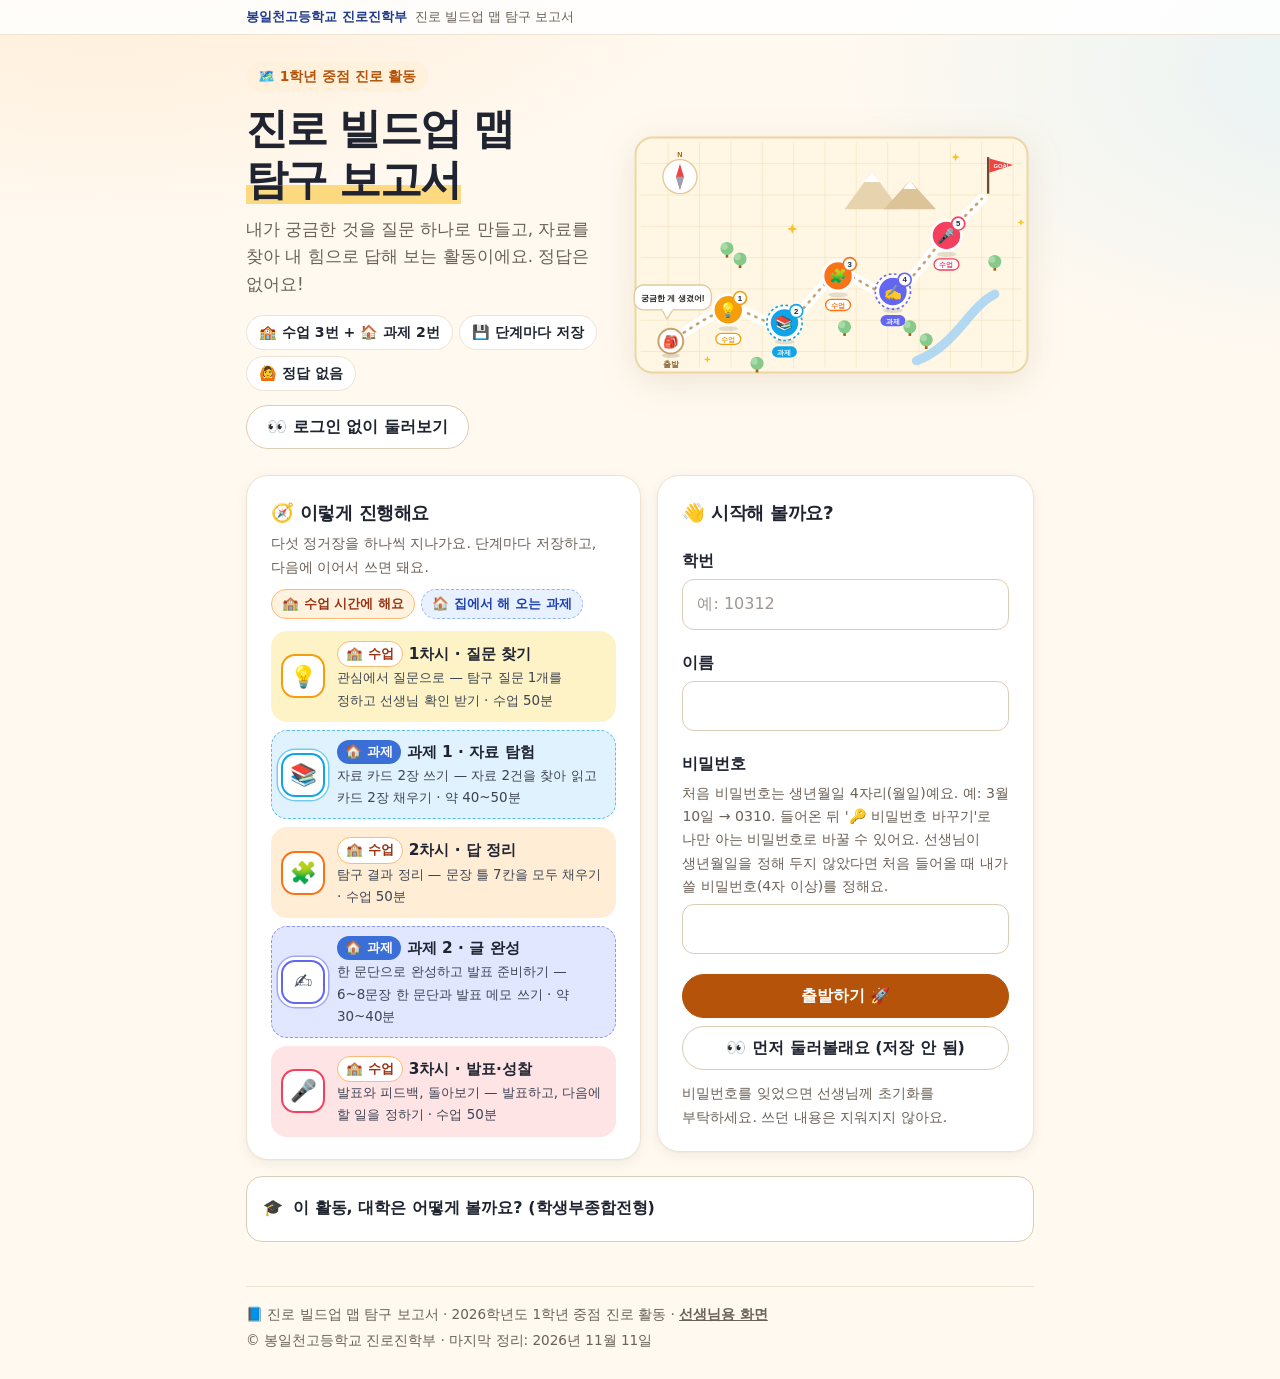
==== index.html @ 25a58669 "새 웹 앱 주소로 연결 Co-Authored-By: Claude Opus 5.5 <noreply@anthropic.com> Claude-Session: https://claude." ====
<!DOCTYPE html>
<html lang="ko">
<head>
<meta charset="utf-8">
<meta http-equiv="Content-Security-Policy" content="default-src 'self'; script-src 'self'; style-src 'self' 'unsafe-inline'; img-src 'self' data:; font-src 'self'; connect-src 'self' https://script.google.com https://script.googleusercontent.com; object-src 'none'; base-uri 'none'; form-action 'none'; frame-src 'none'">
<meta name="referrer" content="strict-origin-when-cross-origin">
<meta name="viewport" content="width=device-width, initial-scale=1, viewport-fit=cover">
<meta name="robots" content="noindex">
<title>진로 빌드업 맵 탐구 보고서</title>
<meta name="description" content="봉일천고 1학년 진로 빌드업 맵 활동: 관심에서 질문을 만들고, 자료를 찾아 답하는 탐구 보고서를 5단계로 쓰고 저장합니다.">
<link rel="icon" href="img/favicon.svg?v=2" type="image/svg+xml">
<link rel="icon" href="img/favicon-32.png?v=2" sizes="32x32" type="image/png">
<link rel="apple-touch-icon" href="img/apple-touch-icon.png?v=2">
<meta name="theme-color" content="#b45309">
<link rel="canonical" href="https://2023swhs3rd-a11y.github.io/report/">
<meta property="og:type" content="website">
<meta property="og:title" content="진로 빌드업 맵 탐구 보고서 · 봉일천고">
<meta property="og:description" content="궁금한 것을 질문 하나로 만들고, 자료를 찾아 내 힘으로 답해 보는 1학년 탐구 활동. 수업 3번과 과제 2번, 단계마다 저장해요.">
<meta property="og:url" content="https://2023swhs3rd-a11y.github.io/report/">
<meta property="og:site_name" content="봉일천고 진로진학부">
<meta property="og:locale" content="ko_KR">
<meta property="og:image" content="https://2023swhs3rd-a11y.github.io/report/og.png?v=1">
<meta property="og:image:width" content="1200">
<meta property="og:image:height" content="630">
<meta property="og:image:alt" content="진로 빌드업 맵 탐구 보고서: 출발점에서 다섯 정거장을 지나 도착 깃발까지 가는 탐구 지도">
<meta name="twitter:card" content="summary_large_image">
<link rel="stylesheet" href="/assets/site.css?v=1">

<link rel="stylesheet" href="css/app.css?v=15">
</head>
<body>
<nav class="bon-bar" aria-label="진로진학부 사이트"><div class="bon-bar-in"><a href="/">봉일천고등학교 진로진학부</a><span aria-current="page">진로 빌드업 맵 탐구 보고서</span></div></nav>
<main id="app" class="wrap"><noscript><p class="panel">이 페이지는 자바스크립트가 켜져 있어야 쓸 수 있어요.</p></noscript></main>
<footer class="wrap bon-footer noprint" id="foot">
  <p>📘 진로 빌드업 맵 탐구 보고서 · 2026학년도 1학년 중점 진로 활동 · <a id="footlink" href="#teacher">선생님용 화면</a></p>
  <p>© 봉일천고등학교 진로진학부 · 마지막 정리: 2026년 11월 11일</p>
</footer>

<script src="js/config.js?v=15"></script>
<script src="js/schema.js?v=15"></script>
<script src="js/samples.js?v=15"></script>
<script src="js/app.js?v=15"></script>
</body>
</html>
---- css/app.css ----
/* 진로진학부 공통 값(/assets/site.css의 --bon-*)을 쓰고, 독서나눔 릴레이(따뜻한 종이 바탕·둥근 카드·이모지),
   뉴스 탐구(색 띠 카드), 추천 자료(분류별 색)를 참고했다. 파일을 바로 열 때를 위해 같은 값을 대신 넣어 둔다. */
:root {
  --paper: #fff9f0; --card: #ffffff; --soft: #f6f0e6; --subtle: #fbf7f0;
  --text: var(--bon-text, #1f2430); --body: #3d4452; --muted: #6b6157;
  --line: #eee3d3; --line-strong: #dccdb6;
  --radius: 22px; --radius-md: 16px; --radius-sm: 12px;
  --shadow: 0 1px 2px rgba(60,40,10,.04), 0 4px 14px rgba(60,40,10,.06);
  /* 이 사이트의 대표색(버튼): 다른 서비스 색과 겹치지 않는 호박색 */
  --acc: #b45309; --acc-ink: #ffffff; --bon-accent: var(--acc);
  --acc-soft: #fff1dc;
  --ok: #15803d; --ok-soft: #e9f7ee;
  --bad: #c2410c; --bad-soft: #fff0e8;
  --font: var(--bon-font, "Pretendard Variable", Pretendard, system-ui, -apple-system, "Apple SD Gothic Neo", "Malgun Gothic", "Noto Sans KR", sans-serif);
  color-scheme: light;
}
/* 단계 색: --c 진한 색(띠·점), --ci 글자 색, --cb 연한 바탕 */
/* 🏫 수업은 따뜻한 색(노랑·주황·빨강)과 실선, 🏠 과제는 차가운 색(하늘·남색)과 점선 */
.c-s1 { --c: #f59e0b; --ci: #92400e; --cb: #fef3c7; }
.c-s2 { --c: #0ea5e9; --ci: #075985; --cb: #e0f2fe; }
.c-s3 { --c: #f97316; --ci: #9a3412; --cb: #ffedd5; }
.c-s4 { --c: #6366f1; --ci: #3730a3; --cb: #e0e7ff; }
.c-s5 { --c: #f43f5e; --ci: #9f1239; --cb: #ffe4e6; }
@media (prefers-color-scheme: dark) {
  :root {
    --paper: #14161b; --card: #1b1e25; --soft: #232731; --subtle: #1f232b;
    --text: #eef0f4; --body: #cdd2db; --muted: #9aa3b2; --line: #2c313b; --line-strong: #3b414d;
    --shadow: none; --acc: #fbbf24; --acc-ink: #1f1500; --acc-soft: #2d2615;
    --ok: #4ade80; --ok-soft: #17291e; --bad: #fb923c; --bad-soft: #2e1f16;
    color-scheme: dark;
  }
  .c-s1 { --c: #fbbf24; --ci: #fcd34d; --cb: #2d2612; }
  .c-s2 { --c: #38bdf8; --ci: #7dd3fc; --cb: #132634; }
  .c-s3 { --c: #fb923c; --ci: #fdba74; --cb: #2f1d12; }
  .c-s4 { --c: #818cf8; --ci: #a5b4fc; --cb: #1c1f3a; }
  .c-s5 { --c: #fb7185; --ci: #fda4af; --cb: #2f161b; }
}
* { box-sizing: border-box; }
html { -webkit-text-size-adjust: 100%; scroll-padding-top: 100px; }
body {
  margin: 0; color: var(--body); font-family: var(--font); font-size: 16px; line-height: 1.65;
  word-break: keep-all; overflow-wrap: anywhere; -webkit-font-smoothing: antialiased;
  background-color: var(--paper);
  background-image:
    radial-gradient(1100px 560px at 8% -12%, rgba(255, 214, 165, .42), transparent 60%),
    radial-gradient(900px 480px at 108% 8%, rgba(186, 230, 253, .35), transparent 60%);
  background-attachment: fixed;
}
@media (prefers-color-scheme: dark) { body { background-image: none; } }
body.has-bar { padding-bottom: 80px; }
button, input, textarea, select { font: inherit; color: inherit; }
a { color: var(--acc); }
h1, h2, h3, h4 { color: var(--text); }
.wrap { max-width: 820px; margin: 0 auto; padding: 0 16px; }
.wrap.wide { max-width: 1160px; }
body:not(.is-wide) .bon-bar { --bon-max: 820px; }
:focus-visible { outline: 3px solid color-mix(in srgb, var(--acc) 55%, transparent); outline-offset: 2px; }

/* 경로 줄·바닥글(공통 파일이 없을 때의 모양 포함) */
.bon-bar { background: color-mix(in srgb, var(--card) 85%, transparent); border-bottom: 1px solid var(--line); font-size: .82rem; line-height: 1.4; }
.bon-bar-in { max-width: var(--bon-max, 820px); margin: 0 auto; padding: 8px 16px; display: flex; align-items: center; gap: 8px; min-width: 0; }
.bon-bar a { font-weight: 700; text-decoration: none; color: var(--bon-brand, #1e3a8a); flex: none; }
.bon-bar span { color: var(--muted); min-width: 0; overflow: hidden; text-overflow: ellipsis; white-space: nowrap; }
/* 바닥글: 모든 줄을 본문과 같이 왼쪽에 맞춘다 */
.bon-footer { margin: 44px auto 28px; padding-top: 0; border-top: 0; color: var(--muted); font-size: .85rem; display: flex; flex-direction: column; align-items: flex-start; justify-content: flex-start; gap: 4px; text-align: left; }
.bon-footer::before { content: ""; align-self: stretch; height: 1px; background: var(--line); margin-bottom: 12px; }
.bon-footer p { margin: 0; }
.bon-footer a { color: inherit; font-weight: 700; }
body.is-wide #foot { max-width: 1160px; }

/* 첫 화면 */
.hero { display: grid; grid-template-columns: minmax(0, 1fr) minmax(0, 1.12fr); gap: 10px 22px; align-items: center; padding: 26px 0 8px; }
.hero .kick { display: inline-flex; align-items: center; gap: 6px; font-size: .86rem; font-weight: 700; color: var(--acc); background: var(--acc-soft); border-radius: 999px; padding: 4px 12px; }
.hero h1 { margin: 12px 0 10px; font-size: clamp(1.9rem, 4.8vw, 2.6rem); font-weight: 800; letter-spacing: -0.04em; line-height: 1.22; }
.hero h1 em { font-style: normal; background: linear-gradient(transparent 62%, color-mix(in srgb, #fbbf24 55%, transparent) 62%); }
.hero p.lead { margin: 0; color: var(--muted); font-size: 1.05rem; }
.chips { display: flex; flex-wrap: wrap; gap: 6px; margin: 16px 0 0; padding: 0; list-style: none; }
.chips li { background: var(--card); border: 1px solid var(--line); border-radius: 999px; padding: 5px 12px; font-size: .88rem; font-weight: 600; color: var(--text); }
.hero .art { width: 100%; height: auto; display: block; filter: drop-shadow(0 8px 18px rgba(120, 80, 20, .12)); }
@media (max-width: 720px) { .hero { grid-template-columns: 1fr; padding-top: 14px; } .hero .art { order: -1; max-width: 360px; margin: 0 auto; } .hero h1 { margin-top: 10px; } }

.login { display: grid; grid-template-columns: minmax(0, 1.05fr) minmax(0, 1fr); gap: 16px; align-items: start; margin-top: 18px; }
.login .panel { margin: 0; }
.login h2 { font-size: 1.15rem; margin: 0 0 4px; letter-spacing: -0.02em; }
.flow { list-style: none; margin: 12px 0 0; padding: 0; display: grid; gap: 8px; }
.flow li { display: grid; grid-template-columns: 44px 1fr; gap: 0 12px; align-items: center; padding: 10px 14px 10px 10px; border-radius: var(--radius-md); background: var(--cb); }
.flow li .em { grid-row: span 2; display: grid; place-items: center; width: 44px; height: 44px; border-radius: 14px; background: var(--card); font-size: 1.35rem; box-shadow: inset 0 0 0 2px var(--c); }
.flow li b { color: var(--text); font-size: .96rem; }
.flow li b small { font-weight: 700; color: var(--ci); font-size: .78rem; margin-right: 6px; }
.flow li span { color: var(--body); font-size: .84rem; }

@media (max-width: 720px) { .login { grid-template-columns: 1fr; } .login .start { order: -1; } }

/* 머리 줄(로그인한 뒤) */
.top { display: flex; align-items: center; gap: 8px; flex-wrap: wrap; padding: 18px 0 10px; }
.top h1 { font-size: 1.25rem; font-weight: 800; letter-spacing: -0.03em; margin: 0; flex: 1; min-width: 200px; line-height: 1.3; }
.who { display: inline-flex; align-items: center; gap: 6px; font-size: .88rem; font-weight: 700; color: var(--text); background: var(--card); border: 1px solid var(--line); border-radius: 999px; padding: 5px 12px; }

/* 상자 */
.panel { background: var(--card); border: 1px solid var(--line); border-radius: var(--radius); box-shadow: var(--shadow); padding: 22px 24px; margin-bottom: 14px; }
.demo { background: var(--acc-soft); border: 1px dashed color-mix(in srgb, var(--acc) 45%, var(--line)); color: var(--text); border-radius: var(--radius-sm); padding: 10px 14px; font-size: .9rem; margin: 0 0 12px; }
.demo b { color: var(--acc); }
.note, .ex, .warn { border-radius: var(--radius-md); padding: 14px 16px; margin: 16px 0; font-size: .94rem; }
.note { background: var(--cb, var(--soft)); }
.note h3, .ex h3 { margin: 0 0 6px; font-size: .98rem; font-weight: 800; }
.note ul { margin: 0; padding-left: 20px; }
.note li { margin: 3px 0; }
.note li::marker { color: var(--c, var(--acc)); }
.note p { margin: 0; }
.ex { background: var(--subtle); border: 1.5px dashed var(--line-strong); }
.ex h3 { color: var(--muted); }
.ex p { margin: 4px 0; }
.ex p b { color: var(--text); }
.warn { background: var(--bad-soft); color: var(--text); }
.ico { margin-right: 6px; font-style: normal; }

/* 버튼(독서나눔 릴레이처럼 알약 모양) */
.btn { display: inline-flex; align-items: center; justify-content: center; gap: 6px; min-height: 44px; border: 1px solid var(--acc); background: var(--acc); color: var(--acc-ink); border-radius: 999px; padding: 0 20px; font-weight: 700; cursor: pointer; white-space: nowrap; transition: transform .12s ease, filter .12s ease; }
.btn:hover { filter: brightness(1.07); }
.btn:active { transform: translateY(1px); }
.btn.ghost { background: var(--card); color: var(--text); border-color: var(--line-strong); }
.btn.ghost:hover { filter: none; background: var(--soft); }
.btn.small { min-height: 36px; padding: 0 14px; font-size: .88rem; font-weight: 600; }
.btn.danger { background: var(--card); color: var(--bad); border-color: color-mix(in srgb, var(--bad) 40%, var(--line)); }
.btn.danger:hover { filter: none; background: var(--bad-soft); }
.btn:disabled { opacity: .55; cursor: default; filter: none; }

/* 입력칸 */
.fl { display: flex; align-items: center; gap: 6px; font-weight: 700; color: var(--text); margin: 20px 0 5px; font-size: .98rem; }
.req { font-size: .72rem; font-weight: 800; color: var(--ci, var(--acc)); background: var(--cb, var(--acc-soft)); border-radius: 999px; padding: 1px 8px; }
.hint { color: var(--muted); font-size: .88rem; margin: 0 0 6px; }
.tpl { display: inline-flex; gap: 6px; font-size: .88rem; color: var(--text); background: var(--cb, var(--soft)); border-radius: 10px; padding: 4px 10px; margin: 0 0 6px; }
.tpl::before { content: "✏️ 문장 틀"; font-weight: 800; color: var(--ci, var(--muted)); }
input[type=text], input[type=password], textarea, select { width: 100%; border: 1.5px solid var(--line-strong); border-radius: var(--radius-sm); padding: 11px 14px; background: var(--card); color: var(--text); font-size: 16px; }
input::placeholder, textarea::placeholder { color: color-mix(in srgb, var(--muted) 65%, transparent); }
input:focus, textarea:focus, select:focus { outline: none; border-color: var(--c, var(--acc)); box-shadow: 0 0 0 4px color-mix(in srgb, var(--c, var(--acc)) 20%, transparent); }
textarea { resize: vertical; min-height: 68px; line-height: 1.65; }

/* 진행 지도 */
.prog { display: flex; align-items: center; gap: 12px; flex-wrap: wrap; background: var(--card); border: 1px solid var(--line); border-radius: var(--radius-md); padding: 10px 16px; margin-bottom: 4px; box-shadow: var(--shadow); }
.prog b { color: var(--text); font-size: .95rem; }
.prog .cnt { color: var(--muted); font-size: .88rem; }
.prog .track { flex: 1 1 180px; display: grid; grid-template-columns: repeat(5, 1fr); gap: 4px; }
.prog .track i { height: 8px; border-radius: 99px; background: var(--soft); }
.prog .track i.on { background: var(--c); }
.prog .track i.half { background: linear-gradient(90deg, var(--c) 50%, var(--soft) 50%); }

/* 단계 이동 */
.nav { position: sticky; top: 0; z-index: 6; display: grid; grid-template-columns: repeat(5, minmax(0, 1fr)); gap: 6px; padding: 12px 0 10px; margin-bottom: 4px; background: color-mix(in srgb, var(--paper) 90%, transparent); backdrop-filter: blur(8px); }
.nav button { position: relative; display: grid; grid-template-columns: auto 1fr; align-items: center; gap: 0 8px; text-align: left; border: 1.5px solid var(--line); background: var(--card); border-radius: var(--radius-md); padding: 8px 10px; cursor: pointer; line-height: 1.3; min-width: 0; transition: transform .12s ease, border-color .12s ease; }
.nav button:hover { transform: translateY(-1px); border-color: var(--c); }
.nav button .em { grid-row: span 2; display: grid; place-items: center; width: 32px; height: 32px; border-radius: 10px; background: var(--cb); font-size: 1.05rem; }
.nav button b { font-size: .9rem; color: var(--text); white-space: nowrap; overflow: hidden; text-overflow: ellipsis; }
.nav button span { font-size: .75rem; color: var(--muted); white-space: nowrap; overflow: hidden; text-overflow: ellipsis; }
.nav button.s1 span { color: var(--ci); font-weight: 700; }
.nav button.s2 span { color: var(--ok); font-weight: 700; }
.nav button.s2::after { content: "✓"; position: absolute; top: -6px; right: -4px; width: 20px; height: 20px; border-radius: 50%; background: var(--ok); color: var(--card); font-size: .72rem; font-weight: 900; display: grid; place-items: center; box-shadow: 0 0 0 2px var(--paper); }
.nav button[aria-current=true] { border-color: var(--c); background: var(--cb); box-shadow: 0 0 0 1.5px var(--c) inset; }
.nav button[aria-current=true] .em { background: var(--card); }
@media (max-width: 600px) {
  .nav { gap: 5px; }
  .nav button { grid-template-columns: 1fr; justify-items: center; text-align: center; padding: 7px 2px 6px; gap: 2px; }
  .nav button .em { grid-row: auto; width: 30px; height: 30px; }
  .nav button b { font-size: .78rem; }
  .nav button span { font-size: .68rem; }
}

/* 단계 본문 */
.stage { border-top: 6px solid var(--c); }
.shead { display: grid; grid-template-columns: auto 1fr; gap: 4px 16px; align-items: center; margin-bottom: 4px; }
.shead .big { grid-row: span 3; display: grid; place-items: center; width: 64px; height: 64px; border-radius: 20px; background: var(--cb); font-size: 2rem; }
.tag { justify-self: start; display: inline-flex; align-items: center; font-size: .78rem; font-weight: 800; padding: 2px 10px; border-radius: 999px; color: var(--ci); background: var(--cb); }
.tag.hw { background: transparent; box-shadow: inset 0 0 0 1.5px var(--c); }
.shead h2 { margin: 0; font-size: 1.5rem; font-weight: 800; letter-spacing: -0.035em; line-height: 1.3; }
.shead p { margin: 0; color: var(--muted); font-size: .92rem; }
.shead p b { color: var(--body); }
@media (max-width: 520px) { .shead .big { width: 52px; height: 52px; font-size: 1.6rem; border-radius: 16px; } .shead h2 { font-size: 1.3rem; } }
h3.step { display: flex; align-items: center; flex-wrap: wrap; gap: 8px; font-size: 1.12rem; font-weight: 800; letter-spacing: -0.02em; margin: 32px 0 0; padding-top: 20px; border-top: 2px dotted var(--line-strong); }
h3.step .no { font-size: .8rem; font-weight: 800; color: #fff; background: var(--ci); border-radius: 999px; padding: 2px 10px; }
h3.step small { font-weight: 500; color: var(--muted); font-size: .86rem; }
.card { border: 1.5px solid var(--line); border-radius: var(--radius-md); margin: 18px 0; background: var(--card); overflow: hidden; }
.card > h3 { margin: 0; padding: 10px 16px; font-size: 1rem; font-weight: 800; background: var(--cb); color: var(--text); }
.card > div { padding: 0 16px 16px; }
.tfb { border-radius: var(--radius-md); padding: 12px 16px; margin: 16px 0 6px; background: var(--ok-soft); }
.tfb b { color: var(--ok); }
.tfb.wait { background: transparent; border: 1.5px dashed var(--line-strong); color: var(--muted); font-size: .9rem; }
details.ref { border-radius: var(--radius-md); padding: 12px 16px; margin: 16px 0; background: var(--cb); }
details.ref summary { cursor: pointer; font-weight: 800; color: var(--text); }
details.ref ol { margin: 8px 0; padding-left: 22px; }
.finish { display: grid; grid-template-columns: 84px 1fr; gap: 14px; align-items: center; background: linear-gradient(120deg, #fff3d6, #fde7f3 55%, #e9e4ff); border-radius: var(--radius); padding: 14px 18px; margin-bottom: 12px; }
.finish img { width: 84px; height: 84px; }
.finish b { display: block; font-size: 1.1rem; color: #1f2430; }
.finish span { color: #4b5160; font-size: .92rem; }

/* 아래 저장 줄 */
.bar { position: fixed; left: 0; right: 0; bottom: 0; z-index: 7; background: color-mix(in srgb, var(--card) 92%, transparent); backdrop-filter: blur(10px); border-top: 1px solid var(--line); }
.bar-in { max-width: 820px; margin: 0 auto; padding: 10px 16px; display: flex; gap: 8px; align-items: center; }
.state { flex: 1; font-size: .88rem; color: var(--muted); min-width: 0; }
.state.dirty { color: var(--bad); font-weight: 700; }
.state.ok { color: var(--ok); font-weight: 600; }
.toast { position: fixed; left: 50%; bottom: 92px; transform: translateX(-50%); background: var(--text); color: var(--card); padding: 11px 20px; border-radius: 999px; font-size: .95rem; font-weight: 600; z-index: 21; max-width: calc(100vw - 32px); box-shadow: 0 10px 28px rgba(0,0,0,.18); text-align: center; }
.toast.err { background: var(--bad); color: #fff; border-radius: 16px; }
.confetti { position: fixed; inset: 0; pointer-events: none; z-index: 20; overflow: hidden; }
.confetti i { position: absolute; top: -14px; width: 8px; height: 13px; border-radius: 2px; animation: fall 1.9s cubic-bezier(.25,.6,.4,1) forwards; }
@keyframes fall { to { transform: translate(var(--dx), 108vh) rotate(var(--rot)); } }

/* ── 수업·과제 구분 ── */
.klegend { display: flex; flex-wrap: wrap; gap: 6px; margin: 10px 0 0; font-size: .84rem; font-weight: 700; }
.klegend span { padding: 3px 10px; border-radius: 999px; }
.klegend .k-cls { background: #fff3e0; color: #9a3412; border: 1.5px solid #fdba74; }
.klegend .k-hw { background: #e8f1ff; color: #1e40af; border: 1.5px dashed #93b4f5; }
.kpill { display: inline-block; font-size: .72rem; font-weight: 800; border-radius: 999px; padding: 1px 8px; margin-right: 6px; vertical-align: 1px; }
.k-cls .kpill { color: #9a3412; background: #fff; border: 1.5px solid #fdba74; }
.k-hw .kpill { color: #fff; background: #3b6fd8; }
.flow li.k-hw { outline: 1.5px dashed color-mix(in srgb, var(--c) 65%, transparent); outline-offset: -1.5px; }
.flow li.k-hw .em { box-shadow: inset 0 0 0 2px var(--c), 0 0 0 3px var(--card), 0 0 0 4.5px color-mix(in srgb, var(--c) 50%, transparent); }
.nav button.k-hw { border-style: dashed; border-color: color-mix(in srgb, var(--c) 45%, var(--line)); background: color-mix(in srgb, var(--c) 5%, var(--card)); }
.nav button.k-hw[aria-current=true] { box-shadow: none; border-width: 2px; }
.stage.k-hw { border-top-style: dashed; background-image: repeating-linear-gradient(0deg, transparent 0 31px, color-mix(in srgb, var(--c) 6%, transparent) 31px 32px); }
.kband { margin-top: 10px; font-size: .9rem; color: var(--body); border-radius: 12px; padding: 8px 12px; grid-column: 1 / -1; }
.k-cls .kband { background: color-mix(in srgb, var(--c) 10%, var(--card)); border: 1.5px solid color-mix(in srgb, var(--c) 35%, transparent); }
.k-hw .kband { background: color-mix(in srgb, var(--c) 8%, var(--card)); border: 1.5px dashed color-mix(in srgb, var(--c) 55%, transparent); }
.kband b { color: var(--ci); }
@media (prefers-color-scheme: dark) {
  .klegend .k-cls { background: #2f1d12; color: #fdba74; border-color: #9a3412; }
  .klegend .k-hw { background: #172038; color: #a5b4fc; border-color: #3b4f9c; }
  .k-cls .kpill { background: transparent; color: #fdba74; border-color: #9a3412; }
}

/* ── 예시 보기 ── */
.exbox { margin: 2px 0 8px; }
.exbox summary { display: inline-flex; align-items: center; gap: 4px; cursor: pointer; list-style: none; font-size: .84rem; font-weight: 700; color: var(--ci, var(--acc)); background: var(--cb, var(--acc-soft)); border-radius: 999px; padding: 3px 12px; }
.exbox summary::-webkit-details-marker { display: none; }
.exbox[open] summary { margin-bottom: 6px; }
.exrow { display: grid; grid-template-columns: auto 1fr; gap: 4px 10px; align-items: start; background: var(--subtle); border: 1.5px dashed var(--line-strong); border-radius: 12px; padding: 8px 12px; margin: 0 0 6px; }
.exrow p { margin: 0; font-size: .92rem; color: var(--text); white-space: pre-wrap; }
.pchip { display: inline-flex; align-items: center; white-space: nowrap; font-size: .8rem; font-weight: 800; color: var(--text); background: var(--card); border: 1px solid var(--line-strong); border-radius: 999px; padding: 2px 10px; }
.pchip small { font-weight: 500; color: var(--muted); }
.people { display: flex; flex-wrap: wrap; align-items: center; gap: 6px 8px; margin: 14px 0; }
.people > b { font-size: .9rem; color: var(--text); margin-right: 2px; }
.people .pnote { flex-basis: 100%; color: var(--muted); font-size: .8rem; }

/* ── 추천 사이트 ── */
.links { background: var(--cb, var(--soft)); border-radius: var(--radius-md); padding: 14px 16px; margin: 16px 0; }
.links h3 { margin: 0 0 8px; font-size: .98rem; font-weight: 800; }
.lsec { margin-top: 8px; }
.lhead { margin: 0 0 4px; font-size: .8rem; font-weight: 800; color: var(--ci, var(--muted)); }
.links ul { list-style: none; margin: 0; padding: 0; display: grid; gap: 6px; }
.links li { display: grid; grid-template-columns: minmax(150px, auto) 1fr; gap: 2px 10px; align-items: baseline; background: var(--card); border-radius: 10px; padding: 7px 12px; }
.links li a { font-weight: 800; text-decoration: none; color: var(--ci, var(--acc)); }
.links li a:hover { text-decoration: underline; }
.links li span { font-size: .86rem; color: var(--body); }
.links.compact ul { display: flex; flex-wrap: wrap; }
.links.compact li { display: block; padding: 5px 12px; border-radius: 999px; }
@media (max-width: 560px) { .links li { grid-template-columns: 1fr; } }

/* ── 블룸 단계·대학 안내 ── */
.bloom, .college { border-radius: var(--radius-md); padding: 12px 16px; margin: 16px 0; background: var(--card); border: 1.5px solid var(--line-strong); }
.bloom summary, .college summary { cursor: pointer; font-weight: 800; color: var(--text); }
.bloom p, .college p { margin: 8px 0 0; font-size: .92rem; }
.blist { list-style: none; margin: 10px 0 0; padding: 0; display: grid; gap: 5px; }
.blist li { display: grid; grid-template-columns: 62px 128px 1fr auto; gap: 4px 10px; align-items: center; border-radius: 10px; padding: 7px 10px; background: var(--subtle); font-size: .9rem; }
.blist li.rec { background: var(--cb, var(--acc-soft)); box-shadow: inset 0 0 0 1.5px var(--c, var(--acc)); }
.blist b { color: var(--text); }
.blist .bd { color: var(--muted); font-size: .84rem; }
.blist .bq { color: var(--text); }
.blist em { font-style: normal; font-size: .74rem; font-weight: 800; color: var(--muted); white-space: nowrap; }
.blist li.rec em { color: var(--ci, var(--acc)); }
@media (max-width: 620px) { .blist li { grid-template-columns: 56px 1fr; } .blist .bq { grid-column: 1 / -1; } .blist em { grid-column: 2; justify-self: start; } }
.cgrid { display: grid; grid-template-columns: repeat(3, minmax(0, 1fr)); gap: 8px; margin-top: 10px; }
.cgrid > div { background: var(--subtle); border-radius: 12px; padding: 10px 12px; }
.cgrid b { color: var(--text); }
.cgrid p { margin: 4px 0 0; font-size: .86rem; }
.cgrid .here { color: var(--acc); font-weight: 600; }
.case { margin-top: 10px; background: var(--acc-soft); border-radius: 12px; padding: 10px 14px; }
.case b { color: var(--text); }
@media (max-width: 680px) { .cgrid { grid-template-columns: 1fr; } }

/* ── 인쇄용 보고서 ── */
.sheet + .sheet { margin-top: 18px; }
.phead { display: grid; grid-template-columns: repeat(4, auto); gap: 0; border: 1.5px solid var(--text); border-radius: 10px; overflow: hidden; margin: 6px 0 12px; font-size: .9rem; }
.phead span { padding: 6px 10px; border-right: 1px solid var(--line-strong); }
.phead span:nth-child(odd) { background: var(--soft); font-weight: 700; color: var(--text); }
.phead span.wide { grid-column: span 3; border-right: 0; border-top: 1px solid var(--line-strong); }
.phead span.wl { border-top: 1px solid var(--line-strong); }
.tview { margin-top: 14px; border: 1.5px solid var(--ok); border-radius: 12px; padding: 8px 12px; font-size: .9rem; }
.tview b { color: var(--ok); }
.tview p { margin: 3px 0; white-space: pre-wrap; }

.ptab { width: 100%; border-collapse: collapse; margin: 8px 0 6px; font-size: .9rem; }
.ptab th, .ptab td { border: 1px solid var(--line-strong); padding: 6px 10px; text-align: left; vertical-align: top; }
.ptab th { width: 86px; background: var(--soft); color: var(--text); font-weight: 700; white-space: nowrap; }
@media print { .ptab th { background: #f3f4f6 !important; } .ptab th, .ptab td { border-color: #bbb; } }
/* ── 둘러보기 ── */
.browse-btn { margin-top: 14px; }
.browsing { background: #eef6ff; border: 1.5px dashed #93b4f5; color: var(--text); border-radius: var(--radius-sm); padding: 10px 14px; font-size: .92rem; margin: 0 0 12px; }
.browsing b { color: #1e40af; }
.who.browse { background: #eef6ff; border-color: #93b4f5; color: #1e40af; }
.linkbtn { background: none; border: 0; padding: 0; color: var(--acc); font-weight: 700; text-decoration: underline; cursor: pointer; }
@media (prefers-color-scheme: dark) { .browsing, .who.browse { background: #172038; border-color: #3b4f9c; color: var(--text); } .browsing b { color: #a5b4fc; } }

/* ── 특기사항 예시·초안 ── */
.notebox { margin-top: 14px; border: 1.5px solid var(--line-strong); border-radius: var(--radius-md); padding: 14px 16px; background: var(--card); }
.nhead { display: flex; flex-wrap: wrap; gap: 4px 12px; align-items: baseline; }
.nhead b { color: var(--text); font-size: 1.02rem; }
.cnt { font-size: .82rem; color: var(--muted); }
.cnt.over { color: var(--bad); font-weight: 700; }
.ntext { margin: 10px 0 8px; line-height: 2; font-size: .98rem; color: var(--text); }
.ntext mark { color: inherit; border-radius: 4px; padding: 1px 2px; -webkit-box-decoration-break: clone; box-decoration-break: clone; }
.tag-motive { background: #fef3c7; } .tag-question { background: #e0f2fe; } .tag-process { background: #e0e7ff; } .tag-learn { background: #dcfce7; } .tag-next { background: #ffe4e6; }
@media (prefers-color-scheme: dark) { .tag-motive { background: #3a2f12; } .tag-question { background: #12303f; } .tag-process { background: #23264a; } .tag-learn { background: #163322; } .tag-next { background: #3a1820; } }
.nlegend { display: flex; flex-wrap: wrap; gap: 6px; margin: 0 0 8px; }
.nlegend span { font-size: .78rem; font-weight: 700; color: var(--text); border-radius: 999px; padding: 2px 10px; }
.nwhy { margin: 6px 0 10px; padding-left: 20px; font-size: .9rem; }
.nwhy li { margin: 3px 0; }
#tnote + .cnt { display: block; text-align: right; margin-top: 4px; }

/* ── 관리 탭 ── */
.admin { display: grid; gap: 14px; grid-template-columns: repeat(auto-fit, minmax(min(100%, 320px), 1fr)); align-items: start; }
.admin .panel { margin: 0; }
.admin h2 { margin: 0 0 6px; font-size: 1.12rem; }
.admin p { margin: 0 0 12px; font-size: .92rem; }
.arow { display: grid; grid-template-columns: 52px 1fr; gap: 6px 10px; align-items: center; margin: 0 0 10px; }
.arow label { font-weight: 700; color: var(--text); font-size: .92rem; }
.arow .hint { grid-column: 2; margin: 0; }
.danger-zone { border-color: color-mix(in srgb, var(--bad) 35%, var(--line)); }
.checklist { margin: 0 0 12px; padding-left: 20px; font-size: .9rem; }
.checklist li { margin: 4px 0; }

/* ── 휴대폰·태블릿 ── */
.bar-in { padding-bottom: calc(10px + env(safe-area-inset-bottom, 0px)); }
body.has-bar { padding-bottom: calc(80px + env(safe-area-inset-bottom, 0px)); }

/* 터치 대상: 손가락으로 누르기 쉽게 40px 안팎으로 */
.exbox summary { min-height: 36px; padding: 4px 14px; }
.bloom summary, .college summary { min-height: 40px; display: flex; align-items: center; gap: 4px; }
.links li a { display: inline-flex; align-items: center; min-height: 36px; }
.bloom .hint a, .college .hint a { display: inline-flex; align-items: center; min-height: 36px; padding: 0 12px; margin: 4px 4px 0 0; border: 1px solid var(--line-strong); border-radius: 999px; background: var(--card); text-decoration: none; font-weight: 700; }
.chk input[type=checkbox] { width: 24px; height: 24px; }
.linkbtn { min-height: 32px; }

/* ── 눌러서 고르는 버튼 묶음 ── */
.seg { display: flex; flex-wrap: wrap; gap: 6px; }
.seg button { min-height: 40px; padding: 0 14px; border-radius: 999px; border: 1.5px solid var(--line-strong); background: var(--card); color: var(--text); font-weight: 600; font-size: .92rem; cursor: pointer; }
.seg button:hover { border-color: var(--c, var(--acc)); }
.seg button.on { background: var(--c, var(--acc)); border-color: var(--c, var(--acc)); color: #fff; font-weight: 800; box-shadow: 0 2px 6px color-mix(in srgb, var(--c, var(--acc)) 35%, transparent); }
@media (prefers-color-scheme: dark) { .seg button.on { color: #111; } }
.rub .seg button { min-height: 36px; padding: 0 12px; font-size: .86rem; }

/* ── 단어 고르기·질문 틀 버튼 ── */
.pick { display: flex; flex-wrap: wrap; align-items: center; gap: 6px; margin-top: 8px; }
.plabel { font-size: .8rem; font-weight: 700; color: var(--muted); margin-right: 2px; }
.pick button { min-height: 34px; padding: 0 12px; border-radius: 999px; border: 1px dashed color-mix(in srgb, var(--c, var(--acc)) 55%, var(--line)); background: var(--cb, var(--soft)); color: var(--ci, var(--text)); font-size: .86rem; font-weight: 600; cursor: pointer; }
.pick button:hover { border-style: solid; }

/* ── 🌱 기본 완성 / 🚀 도전 ── */
.levels { display: grid; grid-template-columns: minmax(0, 1fr) minmax(0, 1fr); gap: 10px; margin: 14px 0 4px; }
.lv { border-radius: var(--radius-md); padding: 12px 14px; font-size: .9rem; }
.lv b { color: var(--text); font-size: .95rem; }
.lv ul { margin: 6px 0 0; padding: 0; list-style: none; }
.lv li { position: relative; padding-left: 24px; margin: 4px 0; }
.lv.base { background: color-mix(in srgb, var(--ok) 8%, var(--card)); border: 1.5px solid color-mix(in srgb, var(--ok) 30%, transparent); }
.lv.base li::before { content: "○"; position: absolute; left: 2px; color: var(--muted); font-weight: 800; }
.lv.base li.ok { color: var(--muted); text-decoration: line-through; text-decoration-color: color-mix(in srgb, var(--ok) 60%, transparent); }
.lv.base li.ok::before { content: "✓"; color: var(--ok); }
.lcnt { margin-left: 8px; font-size: .84rem; font-weight: 800; color: var(--ok); }
.lv.more { background: #f3f0ff; border: 1.5px dashed #b9a8f5; }
.lv.more li::before { content: "★"; position: absolute; left: 3px; color: #8b5cf6; }
@media (prefers-color-scheme: dark) { .lv.more { background: #1f1a35; border-color: #5b4ba0; } }
@media (max-width: 640px) { .levels { grid-template-columns: 1fr; } }
.req.ch { color: #6d28d9; background: #f3f0ff; }
.fwrap.challenge { margin-top: 18px; padding: 2px 14px 14px; border-radius: var(--radius-md); background: #f8f6ff; border: 1.5px dashed #c4b5fd; }
@media (prefers-color-scheme: dark) { .req.ch { color: #c4b5fd; background: #2a2245; } .fwrap.challenge { background: #1d1930; border-color: #5b4ba0; } }

/* ── 교사 로그인: 가운데 ── */
.tlogin { max-width: 440px; margin: 40px auto 0; text-align: center; }
.tlogin .lock { font-size: 2.4rem; line-height: 1; }
.tlogin h1 { margin: 10px 0 6px; font-size: 1.4rem; letter-spacing: -0.03em; }
.tlogin .hint { text-align: center; }
.tlogin form { text-align: left; margin-top: 16px; }
.tlogin .demo { text-align: left; }

/* 좁은 화면: 저장 상태 글은 버튼 위 한 줄로, 버튼은 같은 너비로 */
@media (max-width: 560px) {
  .bar-in { flex-wrap: wrap; row-gap: 4px; padding-top: 6px; }
  .bar-in .state { flex-basis: 100%; text-align: center; font-size: .8rem; }
  .bar-in .btn { flex: 1 1 0; padding: 0 10px; min-width: 0; }
  body.has-bar { padding-bottom: calc(108px + env(safe-area-inset-bottom, 0px)); }
}

/* ── 🔗 이전 활동과 이어 보기 ── */
.linkhead { margin: 24px 0 0; padding: 14px 16px; border-radius: var(--radius-md) var(--radius-md) 0 0; background: #e6f7f5; border: 1.5px solid #8fd6cc; border-bottom: 0; }
.linkhead h3 { margin: 0 0 6px; display: flex; align-items: center; flex-wrap: wrap; gap: 6px; font-size: 1.02rem; font-weight: 800; }
.linkhead p { margin: 0; font-size: .92rem; }
.lkex { margin-top: 8px; background: var(--card); border-radius: 10px; padding: 8px 12px; }
.lkex p { margin: 2px 0; font-size: .88rem; }
.lkex b { color: #0f766e; }
.req.lk { color: #0f766e; background: #ccf1ec; }
.fwrap.linked { padding: 2px 16px 14px; background: #f2fbfa; border-left: 1.5px solid #8fd6cc; border-right: 1.5px solid #8fd6cc; }
.fwrap.linked .fl { margin-top: 14px; }
.linkhead ~ .fwrap.linked + .fwrap:not(.linked) { margin-top: 0; }
.fwrap.linked:has(+ .fwrap:not(.linked)) { border-bottom: 1.5px solid #8fd6cc; border-radius: 0 0 var(--radius-md) var(--radius-md); margin-bottom: 8px; }
@media (prefers-color-scheme: dark) {
  .linkhead { background: #12302c; border-color: #2c6b62; } .lkex b { color: #5eead4; }
  .req.lk { color: #5eead4; background: #163a35; } .fwrap.linked { background: #10241f; border-color: #2c6b62; }
  .fwrap.linked:has(+ .fwrap:not(.linked)) { border-bottom-color: #2c6b62; }
}
.tag-link { background: #ccf1ec; }
@media (prefers-color-scheme: dark) { .tag-link { background: #163a35; } }

/* 읽기 전용 보기 */
.view h3 { font-size: 1.02rem; margin: 24px 0 8px; display: flex; align-items: center; gap: 8px; flex-wrap: wrap; }
.view h3 .em { display: grid; place-items: center; width: 30px; height: 30px; border-radius: 10px; background: var(--cb); font-size: 1rem; }
.view h3 small { font-weight: 500; font-size: .82rem; color: var(--muted); }
.view dl { margin: 0; display: grid; grid-template-columns: 200px 1fr; border: 1px solid var(--line); border-radius: var(--radius-sm); overflow: hidden; }
.view dt, .view dd { margin: 0; padding: 8px 12px; border-bottom: 1px solid var(--line); font-size: .93rem; }
.view dl > :nth-last-child(-n+2) { border-bottom: 0; }
.view dt { background: var(--cb, var(--subtle)); font-weight: 600; color: var(--text); }
.view dd { white-space: pre-wrap; }
.view dd.empty { color: var(--muted); }

/* 교사 화면 */
.tools { display: flex; gap: 8px; flex-wrap: wrap; align-items: center; margin-bottom: 12px; }
.tools select { width: auto; min-width: 150px; border-radius: 999px; }
.tabs { display: flex; gap: 6px; flex-wrap: wrap; }
.tabs button { border: 1px solid var(--line-strong); background: var(--card); color: var(--text); padding: 7px 16px; border-radius: 999px; cursor: pointer; font-weight: 700; font-size: .92rem; }
.tabs button[aria-selected=true] { background: var(--text); border-color: var(--text); color: var(--card); }
.tblwrap { overflow-x: auto; margin: 0 -8px; padding: 0 8px; }
table.st { border-collapse: collapse; width: 100%; font-size: .92rem; min-width: 840px; }
table.st th, table.st td { border-bottom: 1px solid var(--line); padding: 9px 8px; text-align: center; white-space: nowrap; }
table.st th { color: var(--muted); font-size: .8rem; font-weight: 700; }
table.st th .em { display: block; font-size: 1.05rem; }
table.st td.l, table.st th.l { text-align: left; }
table.st td.l:nth-child(-n+2) { color: var(--text); font-weight: 600; }
table.st td.q { white-space: normal; text-align: left; min-width: 220px; max-width: 380px; }
table.st tr.row { cursor: pointer; }
table.st tr.row:hover { background: var(--subtle); }
table.st tr.sel { background: var(--acc-soft); }
.s0 { color: var(--muted); } .s1 { color: var(--acc); font-weight: 700; } .s2 { color: var(--ok); font-weight: 700; }
.legend { font-size: .84rem; color: var(--muted); margin: 10px 0 0; }
.dhead { display: flex; align-items: center; gap: 10px; flex-wrap: wrap; margin-bottom: 6px; }
.dhead h2 { margin: 0; flex: 1; font-size: 1.25rem; letter-spacing: -0.02em; }
.tgrid { display: grid; grid-template-columns: 1fr 1fr; gap: 18px; }
.sub { font-weight: 800; color: var(--text); margin: 12px 0 4px; font-size: .95rem; }
.chk { display: flex; align-items: center; gap: 8px; font-weight: 700; color: var(--text); margin-top: 14px; }
.chk input { width: 20px; height: 20px; accent-color: var(--ok); }
.rub { display: grid; grid-template-columns: 100px 1fr; gap: 6px 10px; align-items: center; margin-top: 8px; }
.rub span { font-weight: 600; color: var(--text); font-size: .93rem; }
.sumcard { background: var(--card); border: 1px solid var(--line); border-radius: var(--radius-md); padding: 14px 18px; margin-bottom: 10px; box-shadow: var(--shadow); }
.sumcard h4 { margin: 0 0 4px; font-size: 1.02rem; }
.sumcard h4 small { font-weight: 700; color: var(--acc); font-size: .84rem; margin-left: 6px; }
.sumcard p { margin: 4px 0; font-size: .93rem; white-space: pre-wrap; }
.sumcard p b { color: var(--text); }
.sumcard .progline { font-size: .82rem; color: var(--muted); margin: 0 0 8px; white-space: normal; }
@media (max-width: 720px) { .tgrid { grid-template-columns: 1fr; } .view dl { grid-template-columns: 1fr; } .view dt { border-bottom: 0; padding-bottom: 2px; } .panel { padding: 18px 16px; } }
@media (prefers-reduced-motion: reduce) { * { transition: none !important; animation: none !important; } }
@media print {
  body { background: #fff !important; color: #111; font-size: 10.5pt; padding: 0 !important; }
  .noprint, .bar, .nav, .prog, .toast, .demo, .bon-bar, .bon-footer, .confetti { display: none !important; }
  .wrap, .wrap.wide { max-width: none; padding: 0; }
  .panel { border: 0; padding: 0; box-shadow: none; }
  .sheet { break-after: page; }
  .sheet:last-child { break-after: auto; }
  .sheet + .sheet { margin-top: 0; }
  .view h3 { break-after: avoid; }
  .view dt, .view dd { break-inside: avoid; }
  .view h3 .em { background: none; }
  .view dt { background: #f3f4f6 !important; }
  .phead span:nth-child(odd) { background: #f3f4f6 !important; }
}

/* ---------- 선택·도전 칸 접기 ---------- */
details.fold { margin-top: 16px; border-radius: var(--radius-md); background: #f8f6ff; border: 1.5px dashed #c4b5fd; }
details.fold > summary { cursor: pointer; list-style: none; display: block; padding: 12px 14px; min-height: 44px; font-weight: 700; color: #5b21b6; line-height: 1.6; }
details.fold > summary .fs { display: inline-block; margin-left: 8px; vertical-align: 1px; }
details.fold > summary::-webkit-details-marker { display: none; }
details.fold > summary::before { content: "▸ "; color: #7c3aed; }
details.fold[open] > summary::before { content: "▾ "; }
details.fold > summary .fs { font-size: .8rem; font-weight: 600; color: #6d28d9; background: #ede9fe; border-radius: 999px; padding: 2px 9px; }
details.fold > .fwrap.challenge, details.fold > .card { margin: 0 10px 10px; border: 0; background: transparent; }
details.fold > .fwrap.challenge { padding-top: 0; }
@media (prefers-color-scheme: dark) {
  details.fold { background: #1d1930; border-color: #5b4ba0; }
  details.fold > summary { color: #ddd6fe; } details.fold > summary .fs { background: #2a2245; color: #c4b5fd; }
}
/* ---------- 교사 화면: 경고, 잠금, 확인 안 한 학생 ---------- */
.warnbox { margin: 0 0 14px; padding: 12px 16px; border-radius: var(--radius-md); background: #fff7ed; border: 1.5px solid #fdba74; color: #7c2d12; line-height: 1.6; }
.lockb { display: inline-block; margin-left: 6px; font-size: .75rem; font-weight: 700; color: #991b1b; background: #fee2e2; border-radius: 999px; padding: 1px 8px; white-space: nowrap; }
.todo { display: inline-flex; align-items: center; gap: 6px; font-weight: 600; font-size: .92rem; min-height: 40px; cursor: pointer; }
.todo input { width: 18px; height: 18px; accent-color: var(--acc); }
@media (prefers-color-scheme: dark) {
  .warnbox { background: #2b1d10; border-color: #9a3412; color: #fed7aa; }
  .lockb { background: #3b1414; color: #fca5a5; }
}
@media (prefers-color-scheme: dark) { h3.step .no { color: var(--card); background: var(--c); } }
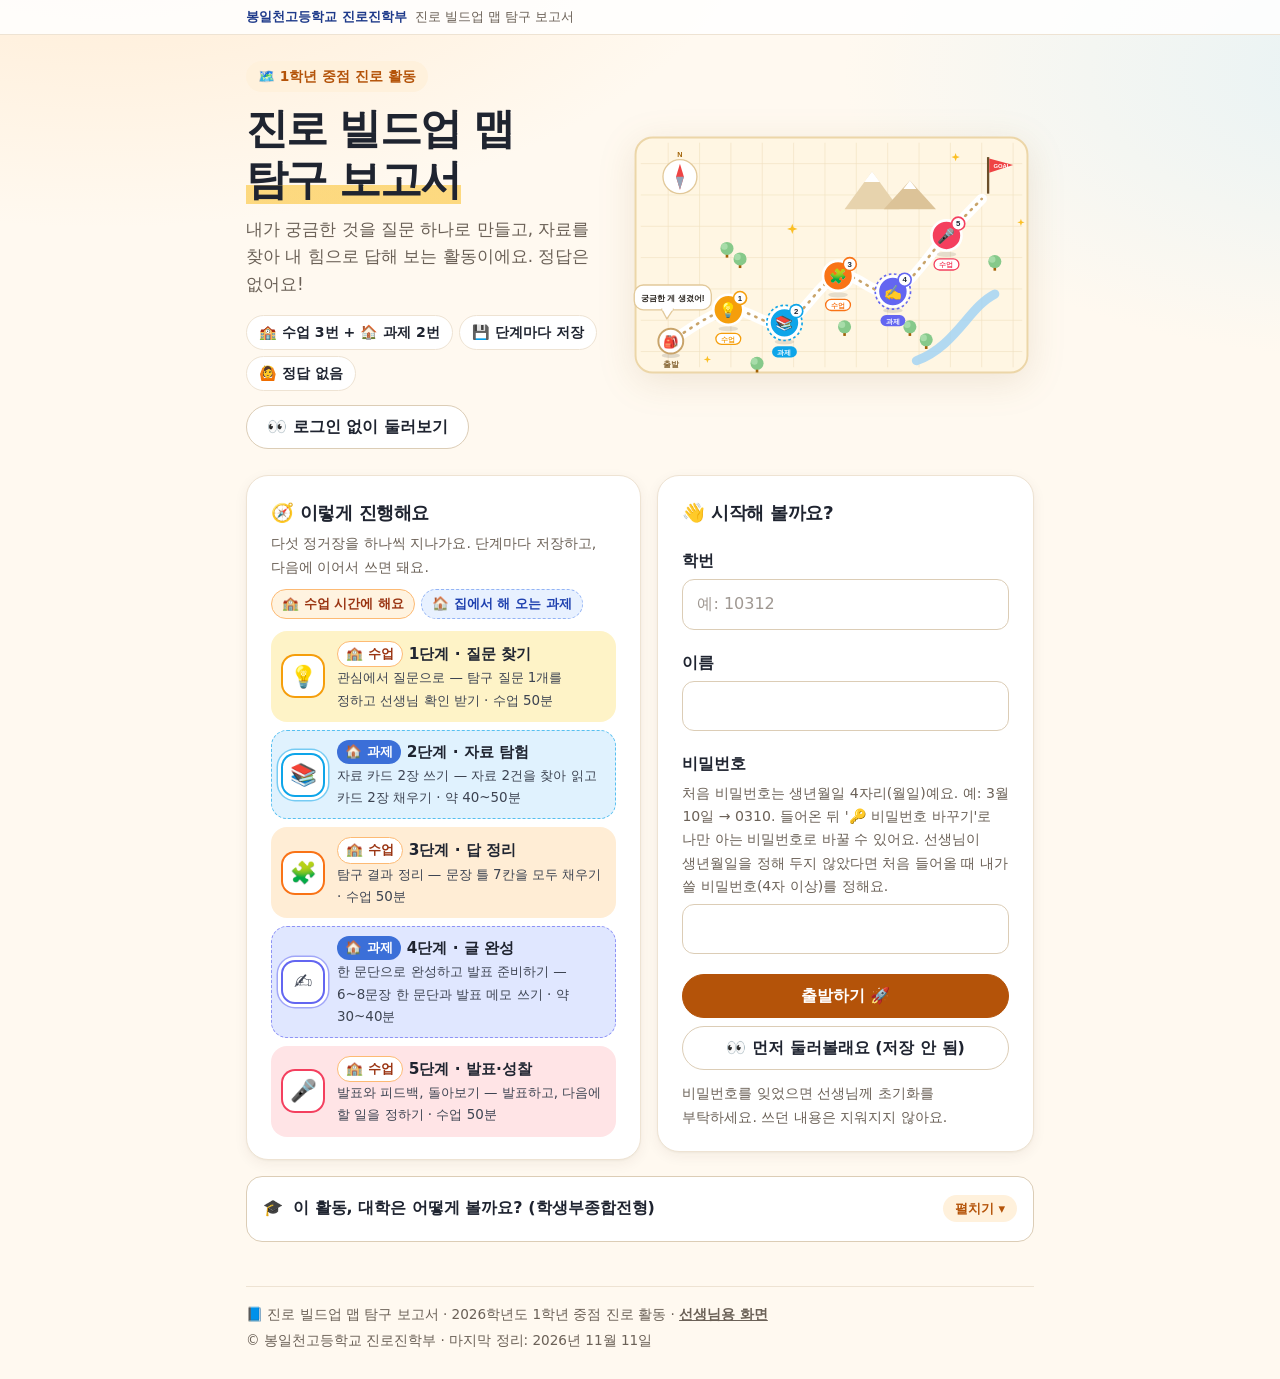
==== commit e969c550: "단계 이름 통일(1~5단계, 안쪽은 활동 1~6), 1단계 예시·선택지 추가, 펼치기 표시, 단계 아래 저장하고 다음으로 버튼 Co-Authored-By: Claude Fable " ====
--- a/index.html
+++ b/index.html
@@ -26,7 +26,7 @@
 <meta name="twitter:card" content="summary_large_image">
 <link rel="stylesheet" href="/assets/site.css?v=1">
 
-<link rel="stylesheet" href="css/app.css?v=15">
+<link rel="stylesheet" href="css/app.css?v=18">
 </head>
 <body>
 <nav class="bon-bar" aria-label="진로진학부 사이트"><div class="bon-bar-in"><a href="/">봉일천고등학교 진로진학부</a><span aria-current="page">진로 빌드업 맵 탐구 보고서</span></div></nav>
@@ -36,9 +36,9 @@
   <p>© 봉일천고등학교 진로진학부 · 마지막 정리: 2026년 11월 11일</p>
 </footer>
 
-<script src="js/config.js?v=15"></script>
-<script src="js/schema.js?v=15"></script>
-<script src="js/samples.js?v=15"></script>
-<script src="js/app.js?v=15"></script>
+<script src="js/config.js?v=18"></script>
+<script src="js/schema.js?v=18"></script>
+<script src="js/samples.js?v=18"></script>
+<script src="js/app.js?v=18"></script>
 </body>
 </html>
--- a/css/app.css
+++ b/css/app.css
@@ -493,3 +493,74 @@
   .lockb { background: #3b1414; color: #fca5a5; }
 }
 @media (prefers-color-scheme: dark) { h3.step .no { color: var(--card); background: var(--c); } }
+
+/* ================= 질문 카드 (2026-11 화면 정리) =================
+   질문 하나 = 카드 하나. 카드 안은 질문(제목·설명) → 예시(연하게) → 내 답(가장 뚜렷하게) 순서 */
+.stage > .fwrap:not(.linked), details.fold > .fwrap { margin: 16px 0; padding: 14px 16px 16px; background: var(--card); border: 1.5px solid var(--line-strong); border-radius: var(--radius-md); }
+.stage > .fwrap.isreq:not(.linked) { border-left: 6px solid var(--c, var(--acc)); }
+.stage > .fwrap.done.isreq:not(.linked) { border-left-color: var(--ok); }
+.card .fwrap { padding: 14px 0 4px; }
+.card .fwrap + .fwrap { border-top: 1.5px dashed var(--line); margin-top: 12px; }
+.fwrap .qhead { display: flex; align-items: flex-start; justify-content: space-between; gap: 8px; }
+.fwrap .fl { margin: 0 0 4px; font-size: 1.04rem; flex-wrap: wrap; line-height: 1.45; }
+.fwrap.linked .fl { margin-top: 14px; }
+.fwrap .hint { margin: 0 0 8px; }
+.req.must { color: #fff; background: var(--ci, var(--acc)); padding: 2px 9px; }
+.req.opt { color: var(--muted); background: var(--soft); font-weight: 700; }
+.card .req.opt { display: none; }
+.qdone { display: none; flex: none; font-size: .76rem; font-weight: 800; color: var(--ok); background: var(--ok-soft); border-radius: 999px; padding: 2px 9px; white-space: nowrap; margin-top: 2px; }
+.fwrap.linked .qdone { margin-top: 16px; }
+.fwrap.done .qdone { display: inline-block; }
+/* 예시: 참고 자료라서 작고 연하게 */
+.fwrap .exbox { margin: 0 0 10px; }
+.fwrap .exbox summary { font-size: .8rem; color: var(--muted); background: transparent; padding: 2px 0; min-height: 28px; border-radius: 0; }
+.fwrap .exbox summary small { font-weight: 500; }
+.fwrap .exbox[open] summary { margin-bottom: 2px; }
+.fwrap .exrow { background: var(--soft); border: 0; border-radius: 10px; padding: 6px 10px; margin: 0 0 4px; }
+.fwrap .exrow p { font-size: .86rem; color: var(--body); line-height: 1.55; }
+.fwrap .exrow .pchip { font-size: .72rem; font-weight: 700; color: var(--muted); padding: 1px 8px; }
+/* 내 답: 색 테두리와 이름표로 '여기에 쓴다'를 분명히 */
+.ans { border: 2px solid color-mix(in srgb, var(--c, var(--acc)) 55%, var(--line)); border-radius: 14px; background: color-mix(in srgb, var(--cb, var(--acc-soft)) 45%, var(--card)); padding: 8px 12px 12px; }
+.fwrap:not(.isreq) .ans { border-width: 1.5px; border-color: var(--line-strong); background: var(--subtle); }
+.anslabel { display: flex; flex-wrap: wrap; align-items: center; gap: 4px 10px; margin: 0 0 6px; font-size: .86rem; font-weight: 800; color: var(--ci, var(--acc)); }
+.fwrap:not(.isreq) .anslabel { color: var(--muted); }
+.anslabel .tpl { margin: 0; font-weight: 500; background: var(--card); border: 1px solid var(--line); }
+.tpl::before { content: "💬 문장 틀"; }
+.ans .pick { margin-top: 8px; }
+.fwrap.flash { animation: qflash 1.2s ease-out; }
+@keyframes qflash { 0%, 40% { box-shadow: 0 0 0 5px color-mix(in srgb, var(--c, var(--acc)) 45%, transparent); } 100% { box-shadow: 0 0 0 0 transparent; } }
+@media (prefers-reduced-motion: reduce) { .fwrap.flash { animation: none; outline: 3px solid var(--c, var(--acc)); } }
+/* 이 단계에서 할 일 + 안내 더 보기 */
+.levels.one { grid-template-columns: 1fr; margin-top: 16px; }
+.lv .lvhint { margin: 4px 0 2px; color: var(--muted); font-size: .86rem; }
+.lv.base li .linkbtn { color: var(--text); font-weight: 600; text-decoration: none; text-align: left; min-height: 30px; }
+.lv.base li .linkbtn:hover { text-decoration: underline; }
+.lv.base li.ok .linkbtn { color: var(--muted); text-decoration: line-through; }
+details.moreinfo { margin: 12px 0 4px; border: 1.5px dashed var(--line-strong); border-radius: var(--radius-md); }
+details.moreinfo > summary { cursor: pointer; list-style: none; display: flex; flex-wrap: wrap; align-items: center; gap: 4px 10px; padding: 10px 14px; min-height: 44px; font-weight: 700; color: var(--body); }
+details.moreinfo > summary::-webkit-details-marker { display: none; }
+details.moreinfo > summary::before { content: "▸"; color: var(--muted); }
+details.moreinfo[open] > summary::before { content: "▾"; }
+details.moreinfo > summary small { font-weight: 500; color: var(--muted); font-size: .82rem; }
+details.moreinfo > :not(summary) { margin: 0 12px 12px; }
+.todo-btn { white-space: nowrap; }
+.todo-btn:disabled { opacity: .75; cursor: default; }
+@media (max-width: 560px) {
+  .stage > .fwrap:not(.linked), details.fold > .fwrap { padding: 12px 12px 14px; }
+  .ans { padding: 8px 10px 10px; }
+  .bar-in .btn { font-size: .86rem; padding: 0 6px; }
+}
+@media print { details.moreinfo, .qdone, .anslabel { display: none; } }
+@media (prefers-color-scheme: dark) { .req.must { color: var(--card); } }
+/* 접힌 안내 상자: 오른쪽에 '펼치기' 표시 */
+.bloom summary, .college summary { list-style: none; flex-wrap: wrap; }
+.bloom summary::-webkit-details-marker, .college summary::-webkit-details-marker { display: none; }
+summary .more { margin-left: auto; font-size: .82rem; font-weight: 700; color: var(--acc); background: var(--acc-soft); border-radius: 999px; padding: 3px 12px; white-space: nowrap; }
+summary .more::after { content: "펼치기 ▾"; }
+details[open] > summary .more::after { content: "접기 ▴"; }
+/* 단계 맨 아래: 저장하고 다음으로 */
+.stage-end { margin: 28px 0 4px; padding: 18px 16px; border-top: 2px dotted var(--line-strong); text-align: center; }
+.stage-end p { margin: 0 0 10px; color: var(--muted); font-size: .92rem; }
+.stage-end .btn { min-height: 52px; padding: 0 22px; font-size: 1.02rem; max-width: 100%; white-space: normal; line-height: 1.35; }
+.nav .kemo { font-style: normal; }
+@media (max-width: 560px) { .nav .kemo { display: none; } }
